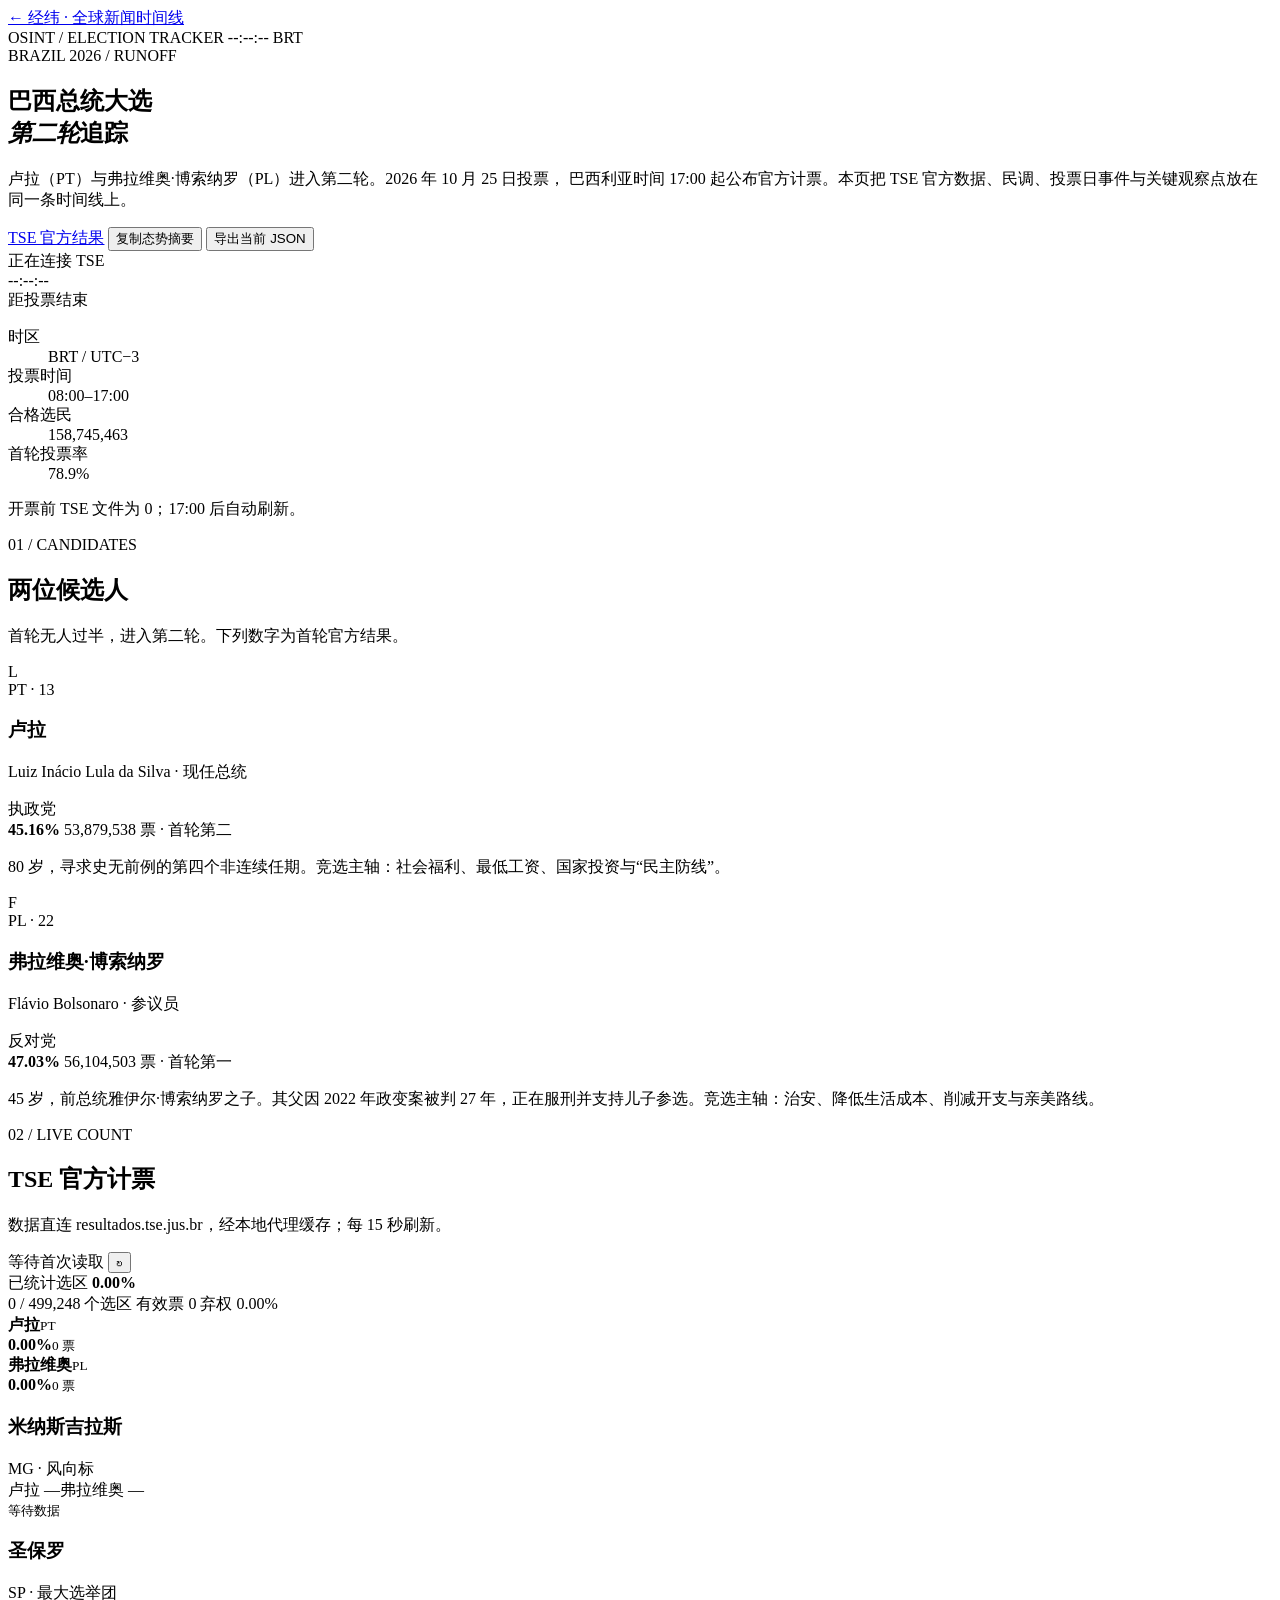
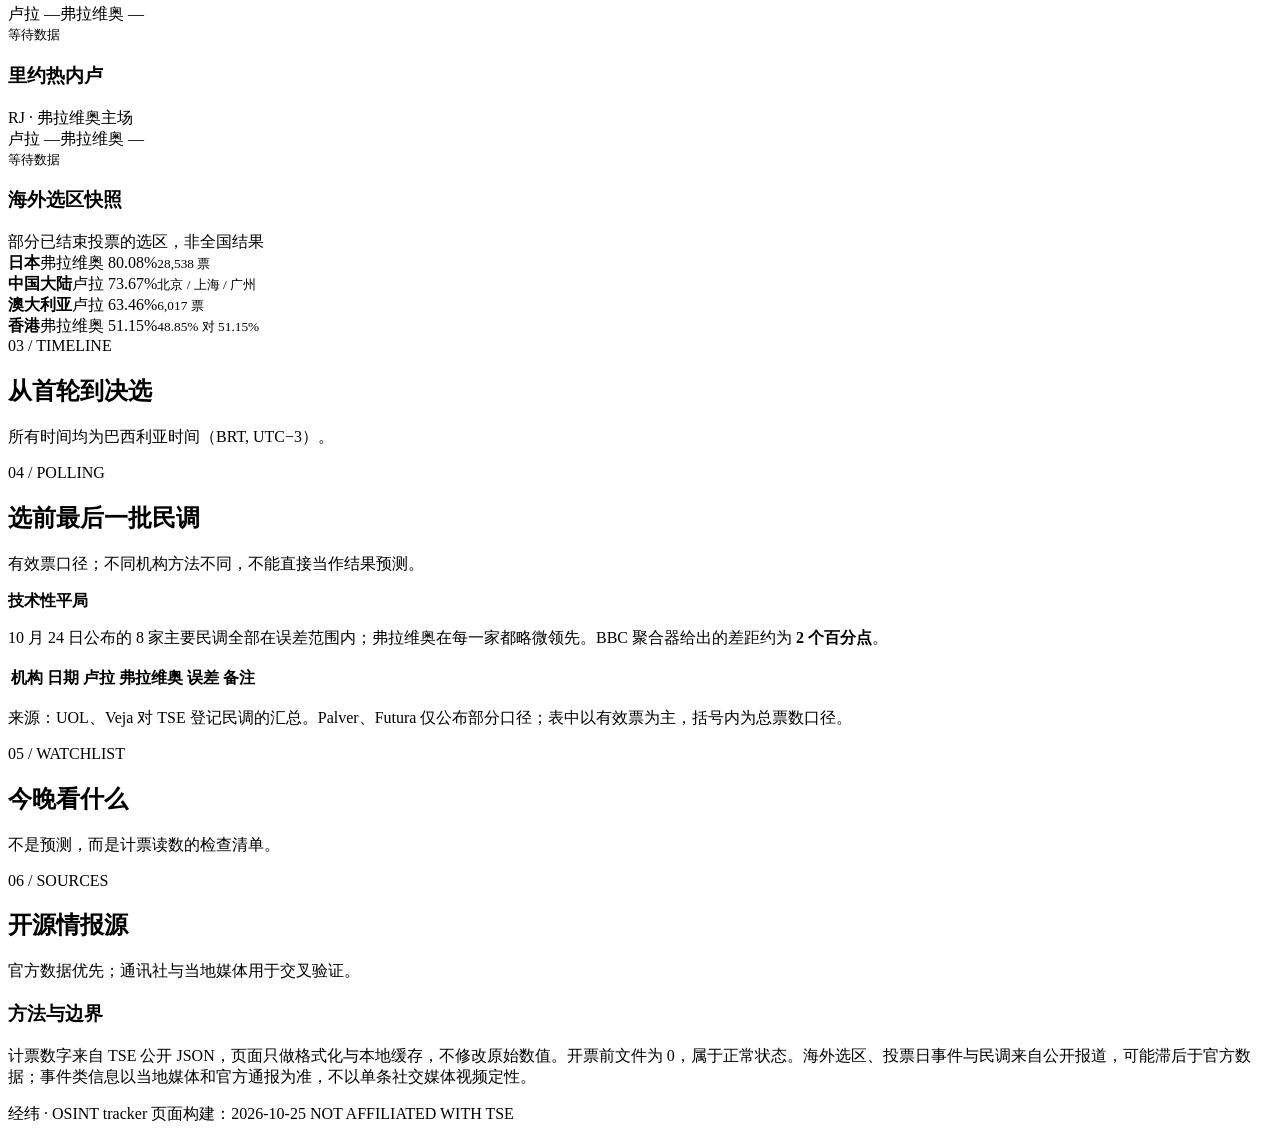
==== web/brazil-2026-runoff.html @ 9d59b01a "feat: 巴西 2026 大选追踪页、内容质量过滤与信源审计 - 新增巴西 2026 第二轮选举 OSINT 追踪页：TSE 官方计票 JSON、   民调与投票日时间线，计票数据自动刷新 - 新增" ====
<!doctype html>
<html lang="zh-CN">
<head>
  <meta charset="utf-8">
  <meta name="viewport" content="width=device-width, initial-scale=1, viewport-fit=cover">
  <meta name="theme-color" content="#070b11">
  <meta name="description" content="巴西 2026 总统大选第二轮：投票日时间线、实时计票、民调与开源情报来源。">
  <title>巴西 2026 大选第二轮 · OSINT 追踪</title>
  <link rel="icon" href="/favicon.svg" type="image/svg+xml">
  <link rel="stylesheet" href="/brazil-2026-runoff.css">
</head>
<body>
  <div class="atmosphere" aria-hidden="true"></div>

  <header class="masthead">
    <a class="back-link" href="/">
      <span aria-hidden="true">←</span>
      经纬 · 全球新闻时间线
    </a>
    <div class="masthead-meta">
      <span class="mono">OSINT / ELECTION TRACKER</span>
      <span class="mono" id="clock">--:--:-- BRT</span>
    </div>
  </header>

  <main class="shell">
    <section class="hero">
      <div class="hero-copy">
        <div class="eyebrow"><span class="pulse"></span> BRAZIL 2026 / RUNOFF</div>
        <h1>巴西总统大选<br><em>第二轮</em>追踪</h1>
        <p class="dek">
          卢拉（PT）与弗拉维奥·博索纳罗（PL）进入第二轮。2026 年 10 月 25 日投票，
          巴西利亚时间 17:00 起公布官方计票。本页把 TSE 官方数据、民调、投票日事件与关键观察点放在同一条时间线上。
        </p>
        <div class="hero-actions">
          <a class="button primary" href="https://resultados.tse.jus.br/oficial/app/index.html" target="_blank" rel="noopener">TSE 官方结果</a>
          <button class="button" id="copy-brief" type="button">复制态势摘要</button>
          <button class="button" id="download-json" type="button">导出当前 JSON</button>
        </div>
      </div>

      <aside class="status-card" aria-live="polite">
        <div class="status-head">
          <span class="status-dot" id="status-dot"></span>
          <span id="status-label">正在连接 TSE</span>
        </div>
        <div class="countdown" id="countdown">--:--:--</div>
        <div class="countdown-label" id="countdown-label">距投票结束</div>
        <dl class="status-facts">
          <div><dt>时区</dt><dd>BRT / UTC−3</dd></div>
          <div><dt>投票时间</dt><dd>08:00–17:00</dd></div>
          <div><dt>合格选民</dt><dd>158,745,463</dd></div>
          <div><dt>首轮投票率</dt><dd>78.9%</dd></div>
        </dl>
        <p class="status-note" id="status-note">开票前 TSE 文件为 0；17:00 后自动刷新。</p>
      </aside>
    </section>

    <section class="section-head">
      <div>
        <span class="section-kicker">01 / CANDIDATES</span>
        <h2>两位候选人</h2>
      </div>
      <p>首轮无人过半，进入第二轮。下列数字为首轮官方结果。</p>
    </section>

    <section class="candidate-grid">
      <article class="candidate-card lula">
        <div class="candidate-top">
          <div class="avatar">L</div>
          <div>
            <span class="party">PT · 13</span>
            <h3>卢拉</h3>
            <p>Luiz Inácio Lula da Silva · 现任总统</p>
          </div>
          <span class="candidate-tag">执政党</span>
        </div>
        <div class="candidate-numbers">
          <strong>45.16%</strong>
          <span>53,879,538 票 · 首轮第二</span>
        </div>
        <p class="candidate-note">80 岁，寻求史无前例的第四个非连续任期。竞选主轴：社会福利、最低工资、国家投资与“民主防线”。</p>
      </article>

      <article class="candidate-card flavio">
        <div class="candidate-top">
          <div class="avatar">F</div>
          <div>
            <span class="party">PL · 22</span>
            <h3>弗拉维奥·博索纳罗</h3>
            <p>Flávio Bolsonaro · 参议员</p>
          </div>
          <span class="candidate-tag">反对党</span>
        </div>
        <div class="candidate-numbers">
          <strong>47.03%</strong>
          <span>56,104,503 票 · 首轮第一</span>
        </div>
        <p class="candidate-note">45 岁，前总统雅伊尔·博索纳罗之子。其父因 2022 年政变案被判 27 年，正在服刑并支持儿子参选。竞选主轴：治安、降低生活成本、削减开支与亲美路线。</p>
      </article>
    </section>

    <section class="live-board" id="live-board">
      <div class="live-head">
        <div>
          <span class="section-kicker">02 / LIVE COUNT</span>
          <h2>TSE 官方计票</h2>
          <p class="live-sub">数据直连 <span class="mono">resultados.tse.jus.br</span>，经本地代理缓存；每 15 秒刷新。</p>
        </div>
        <div class="live-tools">
          <span class="freshness" id="freshness">等待首次读取</span>
          <button class="icon-button" id="refresh" type="button" title="立即刷新" aria-label="立即刷新">↻</button>
        </div>
      </div>

      <div class="progress-block">
        <div class="progress-label">
          <span>已统计选区</span>
          <strong id="counted-pct">0.00%</strong>
        </div>
        <div class="progress-track"><i id="progress-fill"></i></div>
        <div class="progress-meta">
          <span id="sections-counted">0 / 499,248 个选区</span>
          <span id="valid-votes">有效票 0</span>
          <span id="abstention">弃权 0.00%</span>
        </div>
      </div>

      <div class="result-rows" id="result-rows">
        <div class="result-row" data-candidate="lula">
          <div class="result-name"><span class="result-dot lula"></span><b>卢拉</b><small>PT</small></div>
          <div class="result-bar"><i></i></div>
          <div class="result-num"><strong>0.00%</strong><small>0 票</small></div>
        </div>
        <div class="result-row" data-candidate="flavio">
          <div class="result-name"><span class="result-dot flavio"></span><b>弗拉维奥</b><small>PL</small></div>
          <div class="result-bar"><i></i></div>
          <div class="result-num"><strong>0.00%</strong><small>0 票</small></div>
        </div>
      </div>

      <div class="state-grid" id="state-grid">
        <article class="state-card" data-scope="mg">
          <div class="state-head"><h3>米纳斯吉拉斯</h3><span>MG · 风向标</span></div>
          <div class="state-bar"><i></i></div>
          <div class="state-line"><span data-state="lula">卢拉 —</span><span data-state="flavio">弗拉维奥 —</span></div>
          <small data-state="status">等待数据</small>
        </article>
        <article class="state-card" data-scope="sp">
          <div class="state-head"><h3>圣保罗</h3><span>SP · 最大选举团</span></div>
          <div class="state-bar"><i></i></div>
          <div class="state-line"><span data-state="lula">卢拉 —</span><span data-state="flavio">弗拉维奥 —</span></div>
          <small data-state="status">等待数据</small>
        </article>
        <article class="state-card" data-scope="rj">
          <div class="state-head"><h3>里约热内卢</h3><span>RJ · 弗拉维奥主场</span></div>
          <div class="state-bar"><i></i></div>
          <div class="state-line"><span data-state="lula">卢拉 —</span><span data-state="flavio">弗拉维奥 —</span></div>
          <small data-state="status">等待数据</small>
        </article>
      </div>

      <div class="overseas">
        <div class="overseas-head">
          <h3>海外选区快照</h3>
          <span>部分已结束投票的选区，非全国结果</span>
        </div>
        <div class="overseas-grid">
          <div><b>日本</b><span class="flavio-text">弗拉维奥 80.08%</span><small>28,538 票</small></div>
          <div><b>中国大陆</b><span class="lula-text">卢拉 73.67%</span><small>北京 / 上海 / 广州</small></div>
          <div><b>澳大利亚</b><span class="lula-text">卢拉 63.46%</span><small>6,017 票</small></div>
          <div><b>香港</b><span class="flavio-text">弗拉维奥 51.15%</span><small>48.85% 对 51.15%</small></div>
        </div>
      </div>
    </section>

    <section class="section-head">
      <div>
        <span class="section-kicker">03 / TIMELINE</span>
        <h2>从首轮到决选</h2>
      </div>
      <p>所有时间均为巴西利亚时间（BRT, UTC−3）。</p>
    </section>

    <section class="timeline" id="timeline" aria-label="巴西大选时间线"></section>

    <section class="section-head">
      <div>
        <span class="section-kicker">04 / POLLING</span>
        <h2>选前最后一批民调</h2>
      </div>
      <p>有效票口径；不同机构方法不同，不能直接当作结果预测。</p>
    </section>

    <section class="panel polls-panel">
      <div class="poll-callout">
        <strong>技术性平局</strong>
        <p>10 月 24 日公布的 8 家主要民调全部在误差范围内；弗拉维奥在每一家都略微领先。BBC 聚合器给出的差距约为 <b>2 个百分点</b>。</p>
      </div>
      <div class="table-wrap">
        <table class="poll-table">
          <thead>
            <tr><th>机构</th><th>日期</th><th>卢拉</th><th>弗拉维奥</th><th>误差</th><th>备注</th></tr>
          </thead>
          <tbody id="poll-body"></tbody>
        </table>
      </div>
      <p class="table-note">来源：UOL、Veja 对 TSE 登记民调的汇总。Palver、Futura 仅公布部分口径；表中以有效票为主，括号内为总票数口径。</p>
    </section>

    <section class="section-head">
      <div>
        <span class="section-kicker">05 / WATCHLIST</span>
        <h2>今晚看什么</h2>
      </div>
      <p>不是预测，而是计票读数的检查清单。</p>
    </section>

    <section class="watch-grid" id="watch-grid"></section>

    <section class="section-head">
      <div>
        <span class="section-kicker">06 / SOURCES</span>
        <h2>开源情报源</h2>
      </div>
      <p>官方数据优先；通讯社与当地媒体用于交叉验证。</p>
    </section>

    <section class="panel sources-panel">
      <div class="source-columns" id="source-columns"></div>
      <div class="method-note">
        <h3>方法与边界</h3>
        <p>计票数字来自 TSE 公开 JSON，页面只做格式化与本地缓存，不修改原始数值。开票前文件为 0，属于正常状态。海外选区、投票日事件与民调来自公开报道，可能滞后于官方数据；事件类信息以当地媒体和官方通报为准，不以单条社交媒体视频定性。</p>
      </div>
    </section>
  </main>

  <footer class="footer">
    <span>经纬 · OSINT tracker</span>
    <span id="footer-updated">页面构建：2026-10-25</span>
    <span class="mono">NOT AFFILIATED WITH TSE</span>
  </footer>

  <script src="/brazil-2026-runoff.js" defer></script>
</body>
</html>
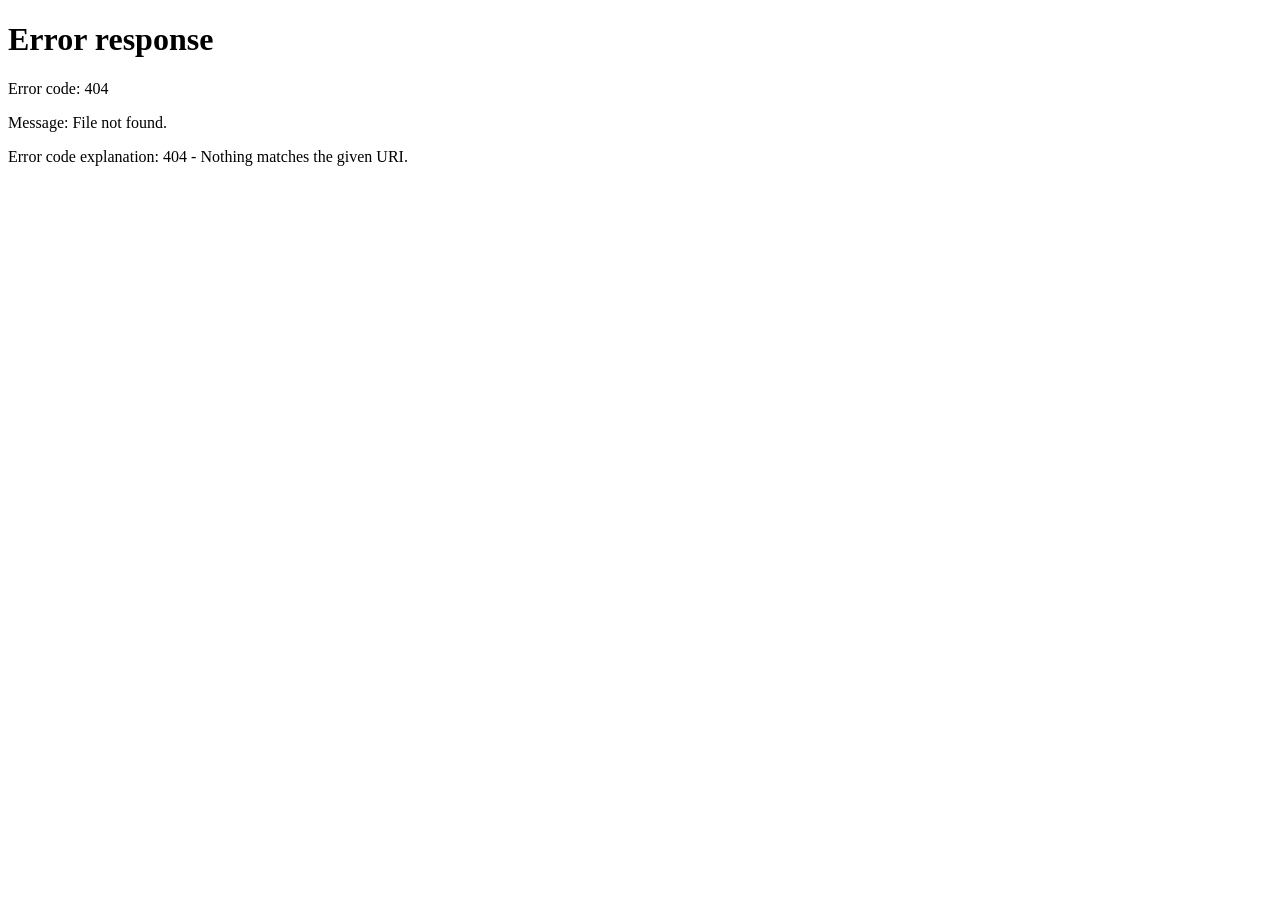
==== commit dfc05560: "feat: 通用大选 OSINT 页面与一键部署包 - 新增 config/elections.json 选举注册表，内置尼日利亚 2027、   法国 2027、肯尼亚 2027、美国 2026 中" ====
--- a/web/brazil-2026-runoff.html
+++ b/web/brazil-2026-runoff.html
@@ -2,245 +2,12 @@
 <html lang="zh-CN">
 <head>
   <meta charset="utf-8">
-  <meta name="viewport" content="width=device-width, initial-scale=1, viewport-fit=cover">
-  <meta name="theme-color" content="#070b11">
-  <meta name="description" content="巴西 2026 总统大选第二轮：投票日时间线、实时计票、民调与开源情报来源。">
-  <title>巴西 2026 大选第二轮 · OSINT 追踪</title>
-  <link rel="icon" href="/favicon.svg" type="image/svg+xml">
-  <link rel="stylesheet" href="/brazil-2026-runoff.css">
+  <meta name="viewport" content="width=device-width, initial-scale=1">
+  <title>巴西 2026 大选 · 已迁移到大选 OSINT</title>
+  <link rel="canonical" href="/election-osint.html?election=brazil-2026">
+  <meta http-equiv="refresh" content="0; url=/election-osint.html?election=brazil-2026">
 </head>
 <body>
-  <div class="atmosphere" aria-hidden="true"></div>
-
-  <header class="masthead">
-    <a class="back-link" href="/">
-      <span aria-hidden="true">←</span>
-      经纬 · 全球新闻时间线
-    </a>
-    <div class="masthead-meta">
-      <span class="mono">OSINT / ELECTION TRACKER</span>
-      <span class="mono" id="clock">--:--:-- BRT</span>
-    </div>
-  </header>
-
-  <main class="shell">
-    <section class="hero">
-      <div class="hero-copy">
-        <div class="eyebrow"><span class="pulse"></span> BRAZIL 2026 / RUNOFF</div>
-        <h1>巴西总统大选<br><em>第二轮</em>追踪</h1>
-        <p class="dek">
-          卢拉（PT）与弗拉维奥·博索纳罗（PL）进入第二轮。2026 年 10 月 25 日投票，
-          巴西利亚时间 17:00 起公布官方计票。本页把 TSE 官方数据、民调、投票日事件与关键观察点放在同一条时间线上。
-        </p>
-        <div class="hero-actions">
-          <a class="button primary" href="https://resultados.tse.jus.br/oficial/app/index.html" target="_blank" rel="noopener">TSE 官方结果</a>
-          <button class="button" id="copy-brief" type="button">复制态势摘要</button>
-          <button class="button" id="download-json" type="button">导出当前 JSON</button>
-        </div>
-      </div>
-
-      <aside class="status-card" aria-live="polite">
-        <div class="status-head">
-          <span class="status-dot" id="status-dot"></span>
-          <span id="status-label">正在连接 TSE</span>
-        </div>
-        <div class="countdown" id="countdown">--:--:--</div>
-        <div class="countdown-label" id="countdown-label">距投票结束</div>
-        <dl class="status-facts">
-          <div><dt>时区</dt><dd>BRT / UTC−3</dd></div>
-          <div><dt>投票时间</dt><dd>08:00–17:00</dd></div>
-          <div><dt>合格选民</dt><dd>158,745,463</dd></div>
-          <div><dt>首轮投票率</dt><dd>78.9%</dd></div>
-        </dl>
-        <p class="status-note" id="status-note">开票前 TSE 文件为 0；17:00 后自动刷新。</p>
-      </aside>
-    </section>
-
-    <section class="section-head">
-      <div>
-        <span class="section-kicker">01 / CANDIDATES</span>
-        <h2>两位候选人</h2>
-      </div>
-      <p>首轮无人过半，进入第二轮。下列数字为首轮官方结果。</p>
-    </section>
-
-    <section class="candidate-grid">
-      <article class="candidate-card lula">
-        <div class="candidate-top">
-          <div class="avatar">L</div>
-          <div>
-            <span class="party">PT · 13</span>
-            <h3>卢拉</h3>
-            <p>Luiz Inácio Lula da Silva · 现任总统</p>
-          </div>
-          <span class="candidate-tag">执政党</span>
-        </div>
-        <div class="candidate-numbers">
-          <strong>45.16%</strong>
-          <span>53,879,538 票 · 首轮第二</span>
-        </div>
-        <p class="candidate-note">80 岁，寻求史无前例的第四个非连续任期。竞选主轴：社会福利、最低工资、国家投资与“民主防线”。</p>
-      </article>
-
-      <article class="candidate-card flavio">
-        <div class="candidate-top">
-          <div class="avatar">F</div>
-          <div>
-            <span class="party">PL · 22</span>
-            <h3>弗拉维奥·博索纳罗</h3>
-            <p>Flávio Bolsonaro · 参议员</p>
-          </div>
-          <span class="candidate-tag">反对党</span>
-        </div>
-        <div class="candidate-numbers">
-          <strong>47.03%</strong>
-          <span>56,104,503 票 · 首轮第一</span>
-        </div>
-        <p class="candidate-note">45 岁，前总统雅伊尔·博索纳罗之子。其父因 2022 年政变案被判 27 年，正在服刑并支持儿子参选。竞选主轴：治安、降低生活成本、削减开支与亲美路线。</p>
-      </article>
-    </section>
-
-    <section class="live-board" id="live-board">
-      <div class="live-head">
-        <div>
-          <span class="section-kicker">02 / LIVE COUNT</span>
-          <h2>TSE 官方计票</h2>
-          <p class="live-sub">数据直连 <span class="mono">resultados.tse.jus.br</span>，经本地代理缓存；每 15 秒刷新。</p>
-        </div>
-        <div class="live-tools">
-          <span class="freshness" id="freshness">等待首次读取</span>
-          <button class="icon-button" id="refresh" type="button" title="立即刷新" aria-label="立即刷新">↻</button>
-        </div>
-      </div>
-
-      <div class="progress-block">
-        <div class="progress-label">
-          <span>已统计选区</span>
-          <strong id="counted-pct">0.00%</strong>
-        </div>
-        <div class="progress-track"><i id="progress-fill"></i></div>
-        <div class="progress-meta">
-          <span id="sections-counted">0 / 499,248 个选区</span>
-          <span id="valid-votes">有效票 0</span>
-          <span id="abstention">弃权 0.00%</span>
-        </div>
-      </div>
-
-      <div class="result-rows" id="result-rows">
-        <div class="result-row" data-candidate="lula">
-          <div class="result-name"><span class="result-dot lula"></span><b>卢拉</b><small>PT</small></div>
-          <div class="result-bar"><i></i></div>
-          <div class="result-num"><strong>0.00%</strong><small>0 票</small></div>
-        </div>
-        <div class="result-row" data-candidate="flavio">
-          <div class="result-name"><span class="result-dot flavio"></span><b>弗拉维奥</b><small>PL</small></div>
-          <div class="result-bar"><i></i></div>
-          <div class="result-num"><strong>0.00%</strong><small>0 票</small></div>
-        </div>
-      </div>
-
-      <div class="state-grid" id="state-grid">
-        <article class="state-card" data-scope="mg">
-          <div class="state-head"><h3>米纳斯吉拉斯</h3><span>MG · 风向标</span></div>
-          <div class="state-bar"><i></i></div>
-          <div class="state-line"><span data-state="lula">卢拉 —</span><span data-state="flavio">弗拉维奥 —</span></div>
-          <small data-state="status">等待数据</small>
-        </article>
-        <article class="state-card" data-scope="sp">
-          <div class="state-head"><h3>圣保罗</h3><span>SP · 最大选举团</span></div>
-          <div class="state-bar"><i></i></div>
-          <div class="state-line"><span data-state="lula">卢拉 —</span><span data-state="flavio">弗拉维奥 —</span></div>
-          <small data-state="status">等待数据</small>
-        </article>
-        <article class="state-card" data-scope="rj">
-          <div class="state-head"><h3>里约热内卢</h3><span>RJ · 弗拉维奥主场</span></div>
-          <div class="state-bar"><i></i></div>
-          <div class="state-line"><span data-state="lula">卢拉 —</span><span data-state="flavio">弗拉维奥 —</span></div>
-          <small data-state="status">等待数据</small>
-        </article>
-      </div>
-
-      <div class="overseas">
-        <div class="overseas-head">
-          <h3>海外选区快照</h3>
-          <span>部分已结束投票的选区，非全国结果</span>
-        </div>
-        <div class="overseas-grid">
-          <div><b>日本</b><span class="flavio-text">弗拉维奥 80.08%</span><small>28,538 票</small></div>
-          <div><b>中国大陆</b><span class="lula-text">卢拉 73.67%</span><small>北京 / 上海 / 广州</small></div>
-          <div><b>澳大利亚</b><span class="lula-text">卢拉 63.46%</span><small>6,017 票</small></div>
-          <div><b>香港</b><span class="flavio-text">弗拉维奥 51.15%</span><small>48.85% 对 51.15%</small></div>
-        </div>
-      </div>
-    </section>
-
-    <section class="section-head">
-      <div>
-        <span class="section-kicker">03 / TIMELINE</span>
-        <h2>从首轮到决选</h2>
-      </div>
-      <p>所有时间均为巴西利亚时间（BRT, UTC−3）。</p>
-    </section>
-
-    <section class="timeline" id="timeline" aria-label="巴西大选时间线"></section>
-
-    <section class="section-head">
-      <div>
-        <span class="section-kicker">04 / POLLING</span>
-        <h2>选前最后一批民调</h2>
-      </div>
-      <p>有效票口径；不同机构方法不同，不能直接当作结果预测。</p>
-    </section>
-
-    <section class="panel polls-panel">
-      <div class="poll-callout">
-        <strong>技术性平局</strong>
-        <p>10 月 24 日公布的 8 家主要民调全部在误差范围内；弗拉维奥在每一家都略微领先。BBC 聚合器给出的差距约为 <b>2 个百分点</b>。</p>
-      </div>
-      <div class="table-wrap">
-        <table class="poll-table">
-          <thead>
-            <tr><th>机构</th><th>日期</th><th>卢拉</th><th>弗拉维奥</th><th>误差</th><th>备注</th></tr>
-          </thead>
-          <tbody id="poll-body"></tbody>
-        </table>
-      </div>
-      <p class="table-note">来源：UOL、Veja 对 TSE 登记民调的汇总。Palver、Futura 仅公布部分口径；表中以有效票为主，括号内为总票数口径。</p>
-    </section>
-
-    <section class="section-head">
-      <div>
-        <span class="section-kicker">05 / WATCHLIST</span>
-        <h2>今晚看什么</h2>
-      </div>
-      <p>不是预测，而是计票读数的检查清单。</p>
-    </section>
-
-    <section class="watch-grid" id="watch-grid"></section>
-
-    <section class="section-head">
-      <div>
-        <span class="section-kicker">06 / SOURCES</span>
-        <h2>开源情报源</h2>
-      </div>
-      <p>官方数据优先；通讯社与当地媒体用于交叉验证。</p>
-    </section>
-
-    <section class="panel sources-panel">
-      <div class="source-columns" id="source-columns"></div>
-      <div class="method-note">
-        <h3>方法与边界</h3>
-        <p>计票数字来自 TSE 公开 JSON，页面只做格式化与本地缓存，不修改原始数值。开票前文件为 0，属于正常状态。海外选区、投票日事件与民调来自公开报道，可能滞后于官方数据；事件类信息以当地媒体和官方通报为准，不以单条社交媒体视频定性。</p>
-      </div>
-    </section>
-  </main>
-
-  <footer class="footer">
-    <span>经纬 · OSINT tracker</span>
-    <span id="footer-updated">页面构建：2026-10-25</span>
-    <span class="mono">NOT AFFILIATED WITH TSE</span>
-  </footer>
-
-  <script src="/brazil-2026-runoff.js" defer></script>
+  <p>巴西 2026 大选页面已迁移到 <a href="/election-osint.html?election=brazil-2026">大选 OSINT 追踪</a>。</p>
 </body>
 </html>
